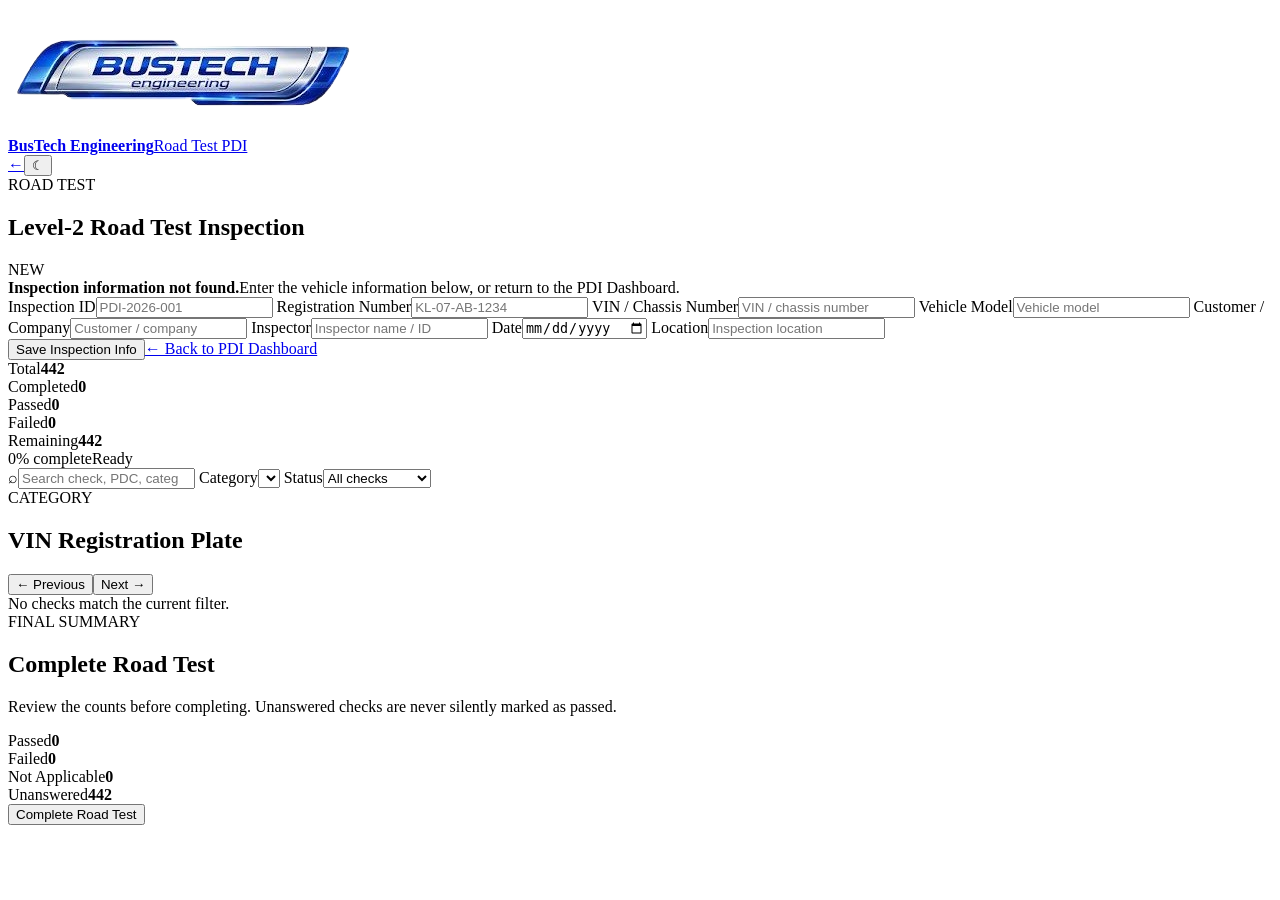
==== road-test/index.html @ 004df05a "Add independent Road Test module shell" ====
<!doctype html>
<html lang="en">
<head>
<meta charset="utf-8">
<meta name="viewport" content="width=device-width, initial-scale=1, maximum-scale=1">
<meta name="theme-color" content="#0057B8">
<title>BusTech Engineering · Road Test PDI</title>
<link rel="icon" href="../bustech-logo.png" type="image/png">
<link rel="stylesheet" href="./road-test.css">
</head>
<body>
<header class="rt-header"><div class="rt-header-inner">
<a class="brand" href="../"><img src="../bustech-logo.png" alt="BusTech Engineering"><div><strong>BusTech Engineering</strong><span>Road Test PDI</span></div></a>
<div class="header-actions"><a class="icon-btn" href="../" aria-label="Back to dashboard">←</a><button class="icon-btn" id="themeBtn" type="button">☾</button></div>
</div></header>
<main class="rt-shell">
<section class="session-card">
<div class="section-title-row"><div><span class="eyebrow">ROAD TEST</span><h1>Level-2 Road Test Inspection</h1></div><span class="session-badge" id="sessionBadge">NEW</span></div>
<div id="missingSession" class="notice hidden"><strong>Inspection information not found.</strong><span>Enter the vehicle information below, or return to the PDI Dashboard.</span></div>
<div class="info-grid" id="inspectionInfo">
<label>Inspection ID<input id="inspectionId" type="text" placeholder="PDI-2026-001"></label>
<label>Registration Number<input id="registration" type="text" placeholder="KL-07-AB-1234"></label>
<label>VIN / Chassis Number<input id="vin" type="text" placeholder="VIN / chassis number"></label>
<label>Vehicle Model<input id="model" type="text" placeholder="Vehicle model"></label>
<label>Customer / Company<input id="customer" type="text" placeholder="Customer / company"></label>
<label>Inspector<input id="inspector" type="text" placeholder="Inspector name / ID"></label>
<label>Date<input id="date" type="date"></label>
<label>Location<input id="location" type="text" placeholder="Inspection location"></label>
</div>
<div class="info-actions"><button class="btn secondary" id="saveInfoBtn" type="button">Save Inspection Info</button><a class="btn ghost" href="../">← Back to PDI Dashboard</a></div>
</section>
<section class="progress-card">
<div class="stats"><div><span>Total</span><strong id="totalCount">442</strong></div><div><span>Completed</span><strong id="completedCount">0</strong></div><div><span>Passed</span><strong class="pass-text" id="passedCount">0</strong></div><div><span>Failed</span><strong class="fail-text" id="failedCount">0</strong></div><div><span>Remaining</span><strong id="remainingCount">442</strong></div></div>
<div class="progress-track"><div id="progressBar"></div></div><div class="progress-meta"><span id="progressText">0% complete</span><span id="autosaveText">Ready</span></div>
</section>
<section class="controls-card">
<div class="controls-row">
<label class="search-box">⌕<input id="searchInput" type="search" placeholder="Search check, PDC, category, method..." autocomplete="off"></label>
<label class="select-box">Category<select id="categorySelect"></select></label>
<label class="select-box">Status<select id="statusFilter"><option value="ALL">All checks</option><option value="PENDING">Unanswered</option><option value="PASS">Passed</option><option value="FAIL">Failed</option><option value="NA">Not Applicable</option></select></label>
</div>
<div class="category-strip" id="categoryStrip"></div>
</section>
<section class="checklist-card">
<div class="category-heading"><div><span class="eyebrow" id="categoryCode">CATEGORY</span><h2 id="categoryTitle">VIN Registration Plate</h2><p id="categoryMeta"></p></div><div class="category-nav"><button class="btn secondary" id="prevCategory" type="button">← Previous</button><button class="btn primary" id="nextCategory" type="button">Next →</button></div></div>
<div id="searchSummary" class="search-summary hidden"></div><div id="checkList" class="check-list"></div><div id="emptyState" class="empty hidden">No checks match the current filter.</div>
</section>
<section class="completion-card">
<div><span class="eyebrow">FINAL SUMMARY</span><h2>Complete Road Test</h2><p>Review the counts before completing. Unanswered checks are never silently marked as passed.</p></div>
<div class="summary-grid"><div><span>Passed</span><strong id="summaryPassed">0</strong></div><div><span>Failed</span><strong id="summaryFailed">0</strong></div><div><span>Not Applicable</span><strong id="summaryNA">0</strong></div><div><span>Unanswered</span><strong id="summaryUnanswered">442</strong></div></div>
<button class="btn primary large" id="completeBtn" type="button">Complete Road Test</button>
</section>
</main>
<div class="toast" id="toast" role="status" aria-live="polite"></div>
<dialog id="completeDialog"><div class="dialog-inner"><button class="dialog-close" id="closeDialog" type="button">×</button><span class="eyebrow">COMPLETION CHECK</span><h2>Finish Road Test?</h2><div id="dialogSummary"></div><p id="dialogWarning"></p><div class="dialog-actions"><button class="btn secondary" id="cancelComplete" type="button">Review</button><button class="btn primary" id="confirmComplete" type="button">Complete Road Test</button></div></div></dialog>
<script src="./road-test-data.js"></script><script src="./road-test.js"></script>
</body></html>
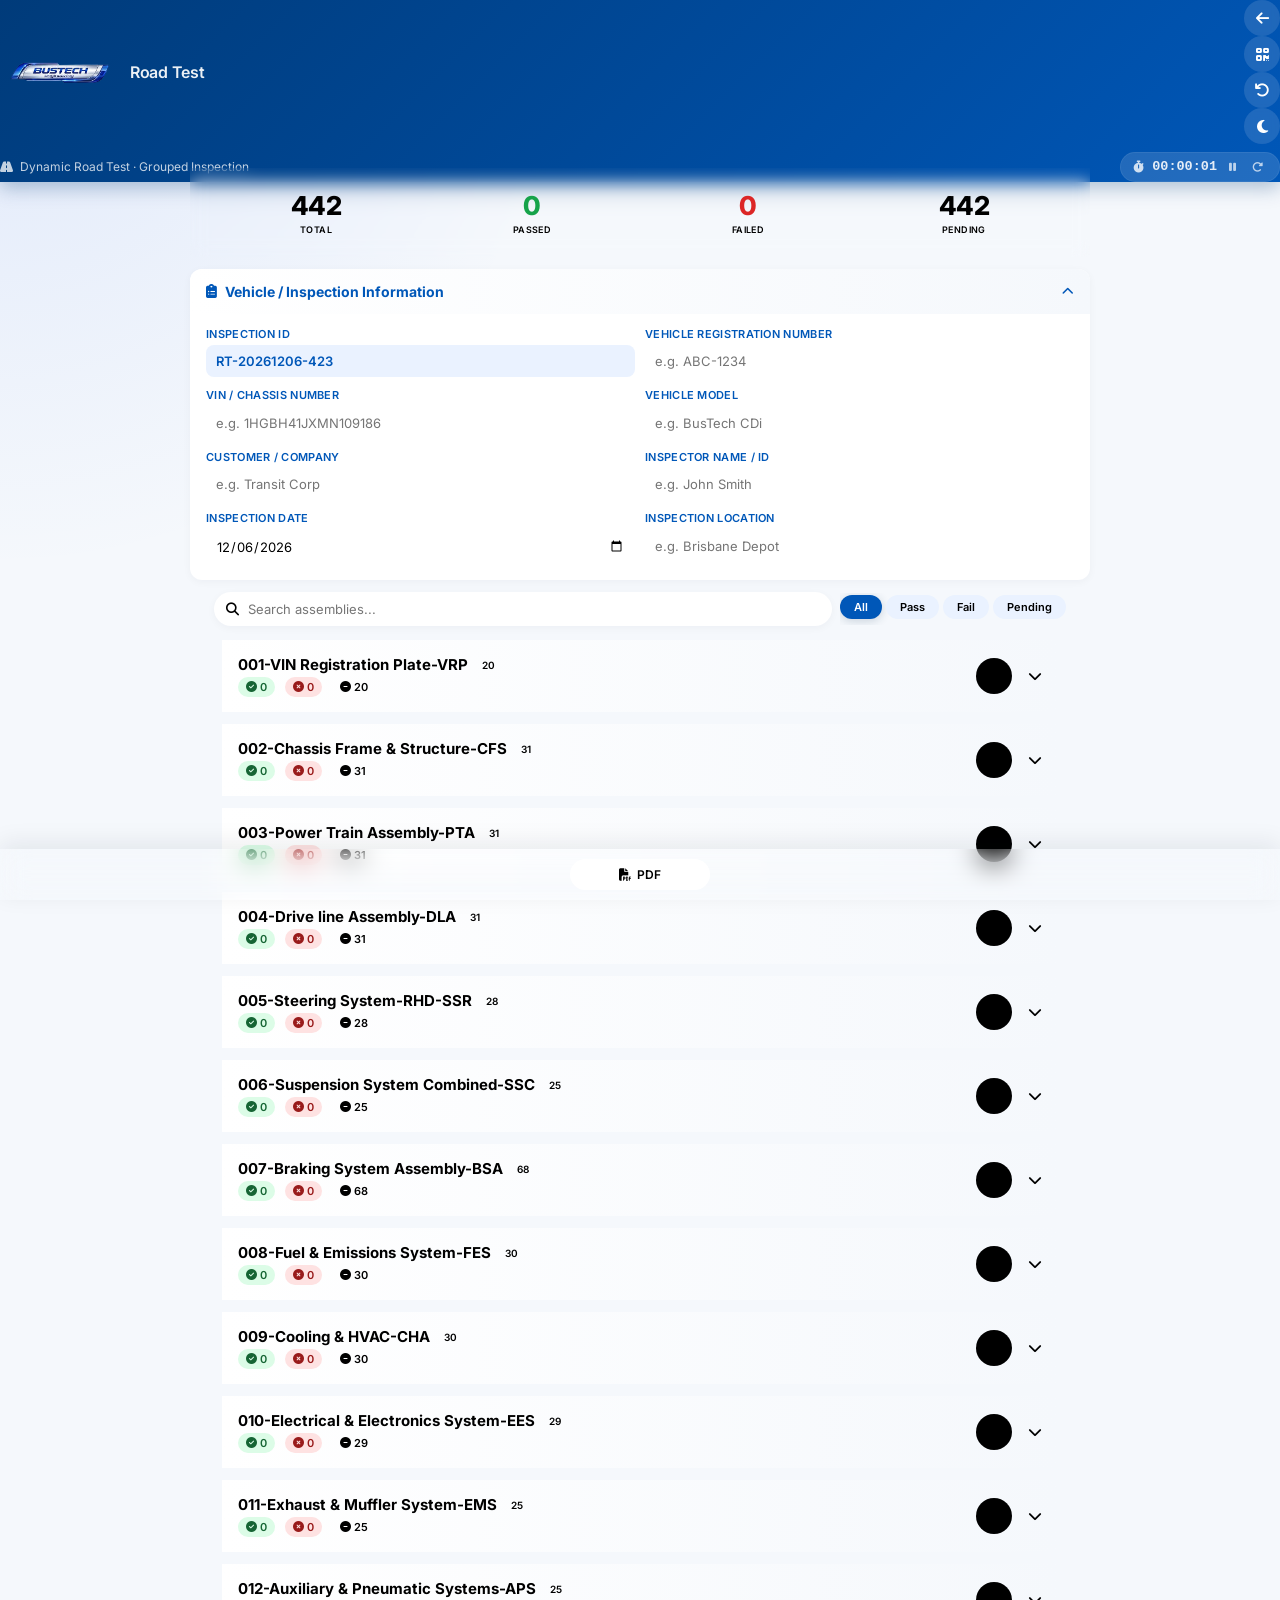
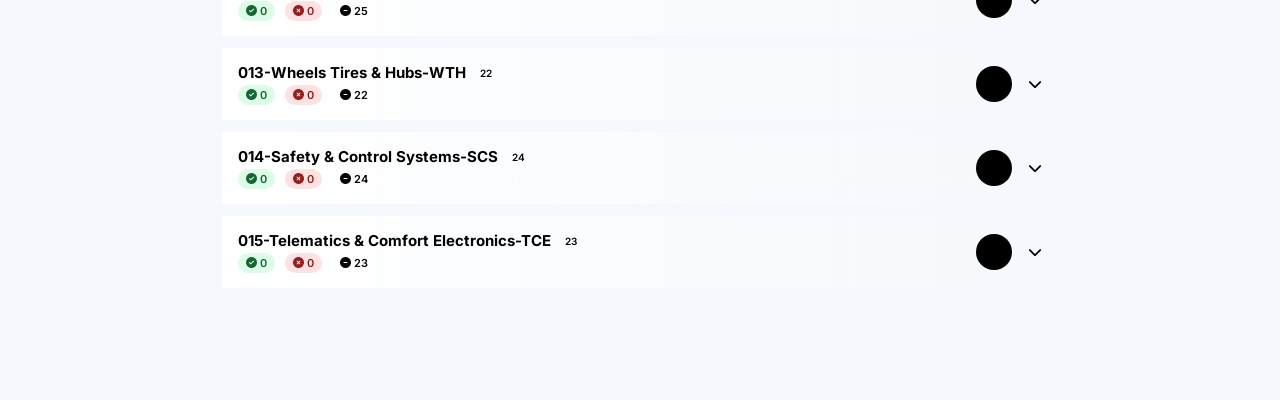
==== commit 0652e40b: "add road test" ====
--- a/road-test/index.html
+++ b/road-test/index.html
@@ -1,57 +1,159 @@
-<!doctype html>
+<!DOCTYPE html>
 <html lang="en">
 <head>
-<meta charset="utf-8">
-<meta name="viewport" content="width=device-width, initial-scale=1, maximum-scale=1">
-<meta name="theme-color" content="#0057B8">
-<title>BusTech Engineering · Road Test PDI</title>
-<link rel="icon" href="../bustech-logo.png" type="image/png">
-<link rel="stylesheet" href="./road-test.css">
+    <meta charset="UTF-8" />
+    <meta name="viewport" content="width=device-width, initial-scale=1.0, maximum-scale=1.0, user-scalable=yes" />
+    <meta name="theme-color" content="#0057B8" />
+    <title>BusTech Engineering · Road Test</title>
+    <link rel="stylesheet" href="../style.css" />
+    <link rel="manifest" href="../manifest.json" />
+    <link rel="icon" href="../bustech-logo.png" type="image/png" />
+    <link rel="apple-touch-icon" href="../bustech-logo.png" />
+    <link rel="preconnect" href="https://fonts.googleapis.com" />
+    <link rel="preconnect" href="https://fonts.gstatic.com" crossorigin />
+    <link href="https://fonts.googleapis.com/css2?family=Inter:opsz,wght@14..32,400;14..32,500;14..32,600;14..32,700;14..32,800&display=swap" rel="stylesheet" />
+    <link rel="stylesheet" href="https://cdnjs.cloudflare.com/ajax/libs/font-awesome/6.5.0/css/all.min.css" />
 </head>
 <body>
-<header class="rt-header"><div class="rt-header-inner">
-<a class="brand" href="../"><img src="../bustech-logo.png" alt="BusTech Engineering"><div><strong>BusTech Engineering</strong><span>Road Test PDI</span></div></a>
-<div class="header-actions"><a class="icon-btn" href="../" aria-label="Back to dashboard">←</a><button class="icon-btn" id="themeBtn" type="button">☾</button></div>
-</div></header>
-<main class="rt-shell">
-<section class="session-card">
-<div class="section-title-row"><div><span class="eyebrow">ROAD TEST</span><h1>Level-2 Road Test Inspection</h1></div><span class="session-badge" id="sessionBadge">NEW</span></div>
-<div id="missingSession" class="notice hidden"><strong>Inspection information not found.</strong><span>Enter the vehicle information below, or return to the PDI Dashboard.</span></div>
-<div class="info-grid" id="inspectionInfo">
-<label>Inspection ID<input id="inspectionId" type="text" placeholder="PDI-2026-001"></label>
-<label>Registration Number<input id="registration" type="text" placeholder="KL-07-AB-1234"></label>
-<label>VIN / Chassis Number<input id="vin" type="text" placeholder="VIN / chassis number"></label>
-<label>Vehicle Model<input id="model" type="text" placeholder="Vehicle model"></label>
-<label>Customer / Company<input id="customer" type="text" placeholder="Customer / company"></label>
-<label>Inspector<input id="inspector" type="text" placeholder="Inspector name / ID"></label>
-<label>Date<input id="date" type="date"></label>
-<label>Location<input id="location" type="text" placeholder="Inspection location"></label>
-</div>
-<div class="info-actions"><button class="btn secondary" id="saveInfoBtn" type="button">Save Inspection Info</button><a class="btn ghost" href="../">← Back to PDI Dashboard</a></div>
-</section>
-<section class="progress-card">
-<div class="stats"><div><span>Total</span><strong id="totalCount">442</strong></div><div><span>Completed</span><strong id="completedCount">0</strong></div><div><span>Passed</span><strong class="pass-text" id="passedCount">0</strong></div><div><span>Failed</span><strong class="fail-text" id="failedCount">0</strong></div><div><span>Remaining</span><strong id="remainingCount">442</strong></div></div>
-<div class="progress-track"><div id="progressBar"></div></div><div class="progress-meta"><span id="progressText">0% complete</span><span id="autosaveText">Ready</span></div>
-</section>
-<section class="controls-card">
-<div class="controls-row">
-<label class="search-box">⌕<input id="searchInput" type="search" placeholder="Search check, PDC, category, method..." autocomplete="off"></label>
-<label class="select-box">Category<select id="categorySelect"></select></label>
-<label class="select-box">Status<select id="statusFilter"><option value="ALL">All checks</option><option value="PENDING">Unanswered</option><option value="PASS">Passed</option><option value="FAIL">Failed</option><option value="NA">Not Applicable</option></select></label>
-</div>
-<div class="category-strip" id="categoryStrip"></div>
-</section>
-<section class="checklist-card">
-<div class="category-heading"><div><span class="eyebrow" id="categoryCode">CATEGORY</span><h2 id="categoryTitle">VIN Registration Plate</h2><p id="categoryMeta"></p></div><div class="category-nav"><button class="btn secondary" id="prevCategory" type="button">← Previous</button><button class="btn primary" id="nextCategory" type="button">Next →</button></div></div>
-<div id="searchSummary" class="search-summary hidden"></div><div id="checkList" class="check-list"></div><div id="emptyState" class="empty hidden">No checks match the current filter.</div>
-</section>
-<section class="completion-card">
-<div><span class="eyebrow">FINAL SUMMARY</span><h2>Complete Road Test</h2><p>Review the counts before completing. Unanswered checks are never silently marked as passed.</p></div>
-<div class="summary-grid"><div><span>Passed</span><strong id="summaryPassed">0</strong></div><div><span>Failed</span><strong id="summaryFailed">0</strong></div><div><span>Not Applicable</span><strong id="summaryNA">0</strong></div><div><span>Unanswered</span><strong id="summaryUnanswered">442</strong></div></div>
-<button class="btn primary large" id="completeBtn" type="button">Complete Road Test</button>
-</section>
-</main>
-<div class="toast" id="toast" role="status" aria-live="polite"></div>
-<dialog id="completeDialog"><div class="dialog-inner"><button class="dialog-close" id="closeDialog" type="button">×</button><span class="eyebrow">COMPLETION CHECK</span><h2>Finish Road Test?</h2><div id="dialogSummary"></div><p id="dialogWarning"></p><div class="dialog-actions"><button class="btn secondary" id="cancelComplete" type="button">Review</button><button class="btn primary" id="confirmComplete" type="button">Complete Road Test</button></div></div></dialog>
-<script src="./road-test-data.js"></script><script src="./road-test.js"></script>
-</body></html>+
+    <!-- HEADER -->
+    <header class="app-header app-ui">
+        <div class="top-row">
+            <div class="brand">
+                <img src="../bustech-logo.png" alt="BusTech Engineering Logo" class="company-logo">
+                <div class="brand-text">
+                    <span class="app-name">Road Test</span>
+                </div>
+            </div>
+            <div class="header-actions">
+                <a href="../" title="Back to Static PDI" aria-label="Back to Static PDI"><i class="fas fa-arrow-left"></i></a>
+                <button onclick="scanQR()" title="Scan QR" aria-label="Scan QR code"><i class="fas fa-qrcode"></i></button>
+                <button onclick="confirmReset()" title="Reset Inspection" aria-label="Reset all inspection data"><i class="fas fa-undo"></i></button>
+                <button onclick="toggleDarkMode()" title="Theme" aria-label="Toggle theme"><i class="fas fa-moon"></i></button>
+            </div>
+        </div>
+        <div class="subtitle">
+            <div class="subtitle-text">
+                <i class="fas fa-road"></i>
+                Dynamic Road Test · Grouped Inspection
+            </div>
+            <div class="header-timer" id="headerTimer" title="Elapsed inspection time">
+                <i class="fas fa-stopwatch" id="timerIcon"></i>
+                <span id="timerDisplay">00:00:00</span>
+                <button type="button" class="btn-timer-toggle" id="timerControlBtn" onclick="toggleTimer()" aria-label="Pause timer">
+                    <i class="fas fa-pause"></i>
+                </button>
+                <button type="button" class="btn-timer-reset" id="timerResetBtn" onclick="resetTimer()" aria-label="Reset timer">
+                    <i class="fas fa-redo-alt"></i>
+                </button>
+            </div>
+        </div>
+    </header>
+
+    <!-- STATS -->
+    <section class="stats-grid app-ui" id="statsGrid" aria-live="polite" role="status">
+        <div class="stat-item">
+            <div class="stat-number total" id="totalCount">0</div>
+            <div class="stat-label">Total</div>
+        </div>
+        <div class="stat-item">
+            <div class="stat-number passed" id="passedCount">0</div>
+            <div class="stat-label">Passed</div>
+        </div>
+        <div class="stat-item">
+            <div class="stat-number failed" id="failedCount">0</div>
+            <div class="stat-label">Failed</div>
+        </div>
+        <div class="stat-item">
+            <div class="stat-number pending" id="pendingCount">0</div>
+            <div class="stat-label">Pending</div>
+        </div>
+    </section>
+
+    <!-- INSPECTION INFO -->
+    <section class="inspection-info-section app-ui" id="inspectionInfoSection">
+        <div class="inspection-info-header" role="button" tabindex="0" onclick="toggleInspectionInfo()" onkeydown="if(event.key==='Enter'||event.key===' '){event.preventDefault();toggleInspectionInfo();}">
+            <h2><i class="fas fa-clipboard-list"></i> Vehicle / Inspection Information</h2>
+            <i class="fas fa-chevron-down inspection-info-toggle" id="inspectionInfoToggle"></i>
+        </div>
+        <div class="inspection-info-body" id="inspectionInfoBody">
+            <div class="info-field">
+                <label for="infoInspectionId">Inspection ID</label>
+                <input type="text" id="infoInspectionId" readonly />
+            </div>
+            <div class="info-field">
+                <label for="infoRegNumber">Vehicle Registration Number</label>
+                <input type="text" id="infoRegNumber" placeholder="e.g. ABC-1234" />
+            </div>
+            <div class="info-field">
+                <label for="infoVin">VIN / Chassis Number</label>
+                <input type="text" id="infoVin" placeholder="e.g. 1HGBH41JXMN109186" />
+            </div>
+            <div class="info-field">
+                <label for="infoModel">Vehicle Model</label>
+                <input type="text" id="infoModel" placeholder="e.g. BusTech CDi" />
+            </div>
+            <div class="info-field">
+                <label for="infoCustomer">Customer / Company</label>
+                <input type="text" id="infoCustomer" placeholder="e.g. Transit Corp" />
+            </div>
+            <div class="info-field">
+                <label for="infoInspector">Inspector Name / ID</label>
+                <input type="text" id="infoInspector" placeholder="e.g. John Smith" />
+            </div>
+            <div class="info-field">
+                <label for="infoDate">Inspection Date</label>
+                <input type="date" id="infoDate" />
+            </div>
+            <div class="info-field">
+                <label for="infoLocation">Inspection Location</label>
+                <input type="text" id="infoLocation" placeholder="e.g. Brisbane Depot" />
+            </div>
+        </div>
+    </section>
+
+    <!-- TOOLBAR -->
+    <div class="toolbar app-ui">
+        <div class="search-wrap">
+            <i class="fas fa-search" aria-hidden="true"></i>
+            <input type="text" id="searchInput" placeholder="Search assemblies..." autocomplete="off" aria-label="Search assemblies" />
+        </div>
+        <div class="filter-tabs" id="filterTabs" role="tablist" aria-label="Filter inspection groups">
+            <button type="button" class="tab active" data-filter="all" aria-pressed="true">All</button>
+            <button type="button" class="tab" data-filter="pass" aria-pressed="false">Pass</button>
+            <button type="button" class="tab" data-filter="fail" aria-pressed="false">Fail</button>
+            <button type="button" class="tab" data-filter="pending" aria-pressed="false">Pending</button>
+        </div>
+    </div>
+
+    <!-- GROUP LIST -->
+    <div class="group-list app-ui" id="groupList"></div>
+
+    <!-- BOTTOM BAR -->
+    <div class="bottom-bar app-ui">
+        <button type="button" class="btn-outline" onclick="exportPDF()" aria-label="Export PDF"><i class="fas fa-file-pdf" aria-hidden="true"></i> PDF</button>
+        <input type="file" id="importJsonInput" accept=".json" onchange="importJSON(event)" />
+    </div>
+
+    <!-- TOAST & MODAL -->
+    <div class="toast-container app-ui" id="toastContainer" aria-live="polite" aria-atomic="true"></div>
+    <div class="modal-overlay app-ui" id="modalOverlay">
+        <div class="modal" role="dialog" aria-modal="true" aria-labelledby="modalTitle" aria-describedby="modalMessage">
+            <h2 id="modalTitle">Confirm Fail</h2>
+            <p id="modalMessage">Marking as <strong>FAIL</strong>. Please ensure you capture a photo as evidence.</p>
+            <div class="modal-actions">
+                <button class="btn-outline" onclick="closeModal()">Cancel</button>
+                <button class="btn-danger" id="modalConfirmBtn">Confirm Fail</button>
+            </div>
+        </div>
+    </div>
+
+    <!-- PRINT REPORT (hidden in normal view, shown only for print) -->
+    <div class="print-report" id="printReport"></div>
+
+    <!-- SCRIPTS -->
+    <script src="../inspection-engine.js"></script>
+    <script src="./road-test-data.js"></script>
+    <script src="./road-test.js"></script>
+</body>
+</html>
--- a/style.css
+++ b/style.css
@@ -0,0 +1,1161 @@
+*,
+*::before,
+*::after {
+    box-sizing: border-box;
+    margin: 0;
+    padding: 0;
+}
+:root{
+    --primary:#0057B8;          /* BusTech Blue */
+    --primary-light:#2F80ED;
+    --primary-dark:#003B7A;
+
+    --success:#16a34a;
+    --danger:#dc2626;
+    --warning:#f59e0b;
+
+    --surface:#ffffff;
+    --surface-alt:#f5f8fc;
+    --surface-strong:#eaf2ff;
+
+    --header-gradient:linear-gradient(135deg,#003B7A,#0057B8,#2F80ED);
+}
+
+html {
+    font-size: 16px;
+    -webkit-tap-highlight-color: transparent;
+}
+
+body {
+    font-family: 'Inter', -apple-system, BlinkMacSystemFont, sans-serif;
+    background:
+        radial-gradient(circle at top left, rgba(37, 99, 235, 0.10), transparent 24%),
+        var(--surface-alt);
+    color: var(--text-primary);
+    line-height: 1.5;
+    padding-bottom: calc(92px + env(safe-area-inset-bottom));
+    min-height: 100vh;
+    overscroll-behavior: none;
+    transition: background 0.3s ease, color 0.3s ease;
+}
+
+body[data-theme="dark"] {
+    --surface: #111827;
+    --surface-alt: #0f172a;
+    --surface-elevated: rgba(15, 23, 42, 0.95);
+    --surface-strong: #172033;
+    --text-primary: #f8fafc;
+    --text-secondary: #dbe7f7;
+    --text-muted: #94a3b8;
+    --border: #334155;
+    --border-strong: #475569;
+    --shadow: 0 10px 26px rgba(2, 6, 23, 0.36);
+    --shadow-lg: 0 18px 48px rgba(2, 6, 23, 0.54);
+    --header-gradient: linear-gradient(145deg, #0b1220, #1d4ed8);
+}
+
+::-webkit-scrollbar {
+    width: 4px;
+}
+::-webkit-scrollbar-track {
+    background: transparent;
+}
+::-webkit-scrollbar-thumb {
+    background: var(--gray-300);
+    border-radius: 8px;
+}
+
+/* Header */
+
+.app-header{
+    background:linear-gradient(135deg,#003B7A,#0057B8);
+    color:#fff;
+    box-shadow:0 6px 18px rgba(0,60,120,.30);
+}
+
+.app-header .top-row {
+    display: flex;
+    align-items: center;
+    justify-content: space-between;
+    gap: 12px;
+}
+
+.app-header .brand {
+    display: flex;
+    align-items: center;
+    gap: 10px;
+}
+
+.app-header .brand-text {
+    display: flex;
+    flex-direction: column;
+    line-height: 1.05;
+}
+
+.app-header .company-name {
+    font-size: 22px;
+    font-weight: 900;
+    opacity: 1;
+    text-transform: uppercase;
+    letter-spacing: 0.12em;
+}
+
+.app-header .app-name {
+    font-size: 16px;
+    font-weight: 600;
+    letter-spacing: -0.3px;
+    opacity: 0.92;
+}
+
+.app-header .brand i {
+    font-size: 24px;
+    color: #fbbf24;
+}
+
+.app-header .header-actions button,
+.app-header .header-actions a {
+    background: rgba(255, 255, 255, 0.12);
+    border: none;
+    color: #fff;
+    width: 36px;
+    height: 36px;
+    border-radius: 50%;
+    font-size: 15px;
+    cursor: pointer;
+    transition: var(--transition);
+    backdrop-filter: blur(4px);
+    display: flex;
+    align-items: center;
+    justify-content: center;
+    text-decoration: none;
+}
+
+.app-header .header-actions button:active,
+.app-header .header-actions a:active {
+    transform: scale(0.92);
+    background: rgba(255, 255, 255, 0.20);
+}
+
+.app-header .subtitle {
+    font-size: 12px;
+    opacity: 0.9;
+    margin-top: 8px;
+    font-weight: 400;
+    display: flex;
+    align-items: center;
+    justify-content: space-between;
+    flex-wrap: wrap;
+    gap: 12px;
+}
+
+.subtitle-text {
+    display: flex;
+    align-items: center;
+    gap: 6px;
+    opacity: 0.85;
+}
+
+.header-timer {
+    display: inline-flex;
+    align-items: center;
+    gap: 8px;
+    background: rgba(255, 255, 255, 0.15);
+    padding: 4px 12px;
+    border-radius: 20px;
+    font-weight: 700;
+    font-family: ui-monospace, SFMono-Regular, SF Mono, Menlo, Consolas, Liberation Mono, monospace;
+    font-size: 13.5px;
+    color: #ffffff;
+    backdrop-filter: blur(6px);
+    border: 1px solid rgba(255, 255, 255, 0.08);
+    transition: all 0.3s cubic-bezier(0.4, 0, 0.2, 1);
+}
+
+.header-timer.warning {
+    background: #f59e0b !important;
+    color: #0f172a !important;
+    border-color: rgba(245, 158, 11, 0.4);
+    animation: timer-pulse 1.2s infinite alternate;
+}
+
+.header-timer.danger {
+    background: #ef4444 !important;
+    color: #ffffff !important;
+    border-color: rgba(239, 68, 68, 0.4);
+    animation: timer-pulse 0.6s infinite alternate;
+}
+
+@keyframes timer-pulse {
+    from {
+        transform: scale(1);
+        box-shadow: 0 0 0 0px rgba(255, 255, 255, 0.2);
+    }
+    to {
+        transform: scale(1.04);
+        box-shadow: 0 0 8px 4px rgba(255, 255, 255, 0.1);
+    }
+}
+
+.header-timer button {
+    background: none;
+    border: none;
+    color: inherit;
+    cursor: pointer;
+    font-size: 11px;
+    padding: 4px;
+    display: flex;
+    align-items: center;
+    justify-content: center;
+    opacity: 0.8;
+    transition: opacity 0.2s, transform 0.2s;
+    border-radius: 50%;
+}
+
+.header-timer button:hover {
+    opacity: 1;
+    transform: scale(1.15);
+}
+
+.header-timer button:active {
+    transform: scale(0.9);
+}
+
+.header-timer #timerIcon {
+    font-size: 12px;
+    opacity: 0.9;
+}
+
+/* Stats */
+.stats-grid {
+    display: grid;
+    grid-template-columns: repeat(4, 1fr);
+    gap: 6px;
+    padding: 12px 16px 10px;
+    margin: -10px 12px 0;
+    background: var(--surface-elevated);
+    border: 1px solid var(--border);
+    border-radius: var(--radius);
+    box-shadow: var(--shadow);
+    position: relative;
+    z-index: 10;
+    backdrop-filter: blur(8px);
+}
+
+.stat-item {
+    text-align: center;
+    padding: 6px 2px;
+}
+
+.stat-item .stat-number {
+    font-size: 20px;
+    font-weight: 800;
+    letter-spacing: -0.5px;
+    line-height: 1.2;
+}
+
+.stat-item .stat-label {
+    font-size: 9px;
+    font-weight: 600;
+    text-transform: uppercase;
+    letter-spacing: 0.4px;
+    color: var(--gray-400);
+    margin-top: 2px;
+}
+
+.stat-item .stat-number.total { color: var(--gray-700); }
+.stat-item .stat-number.passed { color: var(--success); }
+.stat-item .stat-number.failed { color: var(--danger); }
+.stat-item .stat-number.pending { color: var(--gray-400); }
+
+/* Toolbar */
+.toolbar {
+    display: flex;
+    flex-wrap: wrap;
+    align-items: center;
+    gap: 8px;
+    padding: 10px 16px 6px;
+}
+
+.toolbar .search-wrap {
+    flex: 1;
+    min-width: 140px;
+    position: relative;
+}
+
+.toolbar .search-wrap i {
+    position: absolute;
+    left: 12px;
+    top: 50%;
+    transform: translateY(-50%);
+    color: var(--gray-400);
+    font-size: 13px;
+}
+
+.toolbar .search-wrap input {
+    width: 100%;
+    padding: 9px 12px 9px 34px;
+    border: 1.5px solid var(--border);
+    border-radius: 999px;
+    font-size: 13px;
+    font-family: inherit;
+    background: var(--surface);
+    color: var(--text-primary);
+    transition: var(--transition);
+    outline: none;
+    box-shadow: 0 2px 8px rgba(15, 23, 42, 0.04);
+}
+
+.toolbar .search-wrap input:focus {
+    border-color: var(--primary-light);
+    box-shadow: 0 0 0 3px rgba(44, 90, 138, 0.10), 0 2px 8px rgba(15, 23, 42, 0.04);
+}
+
+.toolbar .filter-tabs {
+    display: flex;
+    gap: 4px;
+    overflow-x: auto;
+    padding: 2px 0 6px;
+    -webkit-overflow-scrolling: touch;
+    scrollbar-width: none;
+}
+
+.filter-tabs .tab {
+    padding: 5px 14px;
+    border-radius: 999px;
+    font-size: 11px;
+    font-weight: 600;
+    border: none;
+    cursor: pointer;
+    white-space: nowrap;
+    background: var(--surface-strong);
+    color: var(--text-secondary);
+    transition: var(--transition);
+    font-family: inherit;
+}
+
+.filter-tabs .tab:hover {
+    transform: translateY(-1px);
+    background: var(--gray-300);
+}
+
+.filter-tabs .tab:active { transform: scale(0.94); }
+.filter-tabs .tab.active { background: var(--primary); color: #fff; box-shadow: 0 2px 10px rgba(26, 58, 92, 0.20); }.filter-tabs .tab:hover,
+.filter-tabs .tab:focus-visible { background: var(--primary-light); color: #fff; }
+.insight-banner {
+    display: flex;
+    align-items: center;
+    gap: 8px;
+    margin: 4px 12px 10px;
+    padding: 10px 12px;
+    background: linear-gradient(90deg, rgba(26, 58, 92, 0.06), rgba(44, 90, 138, 0.04));
+    border: 1px solid var(--gray-200);
+    border-radius: var(--radius-sm);
+    color: var(--gray-600);
+    font-size: 12px;
+}
+
+.insight-banner i {
+    color: var(--primary-light);
+    font-size: 14px;
+}
+/* Group Cards */
+.group-list {
+    padding: 4px 12px 12px;
+    display: flex;
+    flex-direction: column;
+    gap: 12px;
+}
+
+.group-card {
+    background: var(--surface);
+    border-radius: var(--radius);
+    box-shadow: var(--shadow);
+    overflow: hidden;
+    transition: var(--transition);
+    border: 1px solid var(--border);
+}
+
+.group-card:hover {
+    transform: translateY(-1px);
+    box-shadow: 0 8px 24px rgba(15, 23, 42, 0.08);
+}
+
+.group-header {
+    display: flex;
+    align-items: center;
+    justify-content: space-between;
+    padding: 14px 16px;
+    cursor: pointer;
+    gap: 12px;
+    user-select: none;
+    -webkit-tap-highlight-color: transparent;
+    background: linear-gradient(90deg, var(--surface), var(--surface-alt));
+}
+
+.group-header .group-info { flex: 1; min-width: 0; }
+
+.group-header .group-title {
+    font-size: 15px;
+    font-weight: 700;
+    color: var(--gray-800);
+    display: flex;
+    align-items: center;
+    gap: 6px;
+}
+
+.group-header .group-title .badge {
+    font-size: 10px;
+    font-weight: 600;
+    background: var(--gray-100);
+    padding: 2px 8px;
+    border-radius: 50px;
+    color: var(--gray-500);
+}
+
+.group-header .group-meta {
+    display: flex;
+    align-items: center;
+    gap: 10px;
+    font-size: 12px;
+    color: var(--gray-500);
+    flex-wrap: wrap;
+}
+
+.stat-chip {
+    display: flex;
+    align-items: center;
+    gap: 3px;
+    padding: 2px 8px;
+    border-radius: 50px;
+    font-size: 11px;
+    font-weight: 600;
+}
+.stat-chip.pass-chip { background: #dcfce7; color: #166534; }
+.stat-chip.fail-chip { background: #fee2e2; color: #991b1b; }
+.stat-chip.pend-chip { background: var(--gray-100); color: var(--gray-500); }
+
+.group-header .group-progress {
+    width: 44px;
+    height: 44px;
+    position: relative;
+    flex-shrink: 0;
+}
+
+.group-progress svg { width: 100%; height: 100%; transform: rotate(-90deg); }
+.group-progress .bg { fill: none; stroke: var(--gray-200); stroke-width: 4; }
+.group-progress .fg {
+    fill: none;
+    stroke: var(--success);
+    stroke-width: 4;
+    stroke-linecap: round;
+    transition: stroke-dashoffset 0.6s ease;
+}
+.group-progress .fg.fg-fail { stroke: var(--danger); }
+.group-progress .fg.fg-partial { stroke: var(--warning); }
+
+.group-progress .progress-text {
+    position: absolute;
+    inset: 0;
+    display: flex;
+    align-items: center;
+    justify-content: center;
+    font-size: 11px;
+    font-weight: 700;
+    color: var(--gray-600);
+}
+
+.group-header .group-toggle {
+    color: var(--gray-400);
+    font-size: 14px;
+    transition: transform 0.3s ease;
+    flex-shrink: 0;
+}
+.group-header .group-toggle.open { transform: rotate(180deg); }
+
+/* Group Content (Expandable) */
+.group-content {
+    max-height: 0;
+    overflow: hidden;
+    transition: max-height 0.35s cubic-bezier(0.4, 0, 0.2, 1), padding 0.25s ease;
+    padding: 0 16px;
+    background: var(--surface-alt);
+    border-top: 0px solid var(--border);
+}
+
+.group-content.open {
+    max-height: 2000px;
+    padding: 12px 16px 16px;
+    border-top-width: 1px;
+}
+
+/* Item Rows */
+.item-row {
+    display: flex;
+    align-items: center;
+    gap: 8px;
+    padding: 9px 0;
+    border-bottom: 1px solid var(--border);
+    transition: var(--transition);
+}
+.item-row:last-child { border-bottom: none; }
+.item-row:hover {
+    background: var(--surface-strong);
+    border-radius: 8px;
+    padding-left: 4px;
+    padding-right: 4px;
+}
+
+.item-row .item-info { flex: 1; min-width: 0; }
+.item-row .item-info .item-id { font-size: 10px; font-weight: 600; color: var(--gray-400); font-family: monospace; letter-spacing: 0.2px; }
+.item-row .item-info .item-title { font-size: 13px; font-weight: 500; color: var(--text-primary); white-space: nowrap; overflow: hidden; text-overflow: ellipsis; }
+.item-row .item-info .item-spec { font-size: 11px; color: var(--text-secondary); white-space: nowrap; overflow: hidden; text-overflow: ellipsis; }
+
+.item-evidence {
+    display: none;
+    margin-top: 8px;
+    gap: 8px;
+    flex-direction: column;
+}
+.item-evidence.visible { display: flex; }
+
+.photo-fail-area {
+    display: flex;
+    align-items: center;
+    gap: 8px;
+    flex-wrap: wrap;
+}
+.photo-fail-area label {
+    display: inline-flex;
+    align-items: center;
+    justify-content: center;
+    gap: 6px;
+    padding: 6px 10px;
+    border-radius: 999px;
+    background: rgba(220, 38, 38, 0.12);
+    color: var(--danger);
+    cursor: pointer;
+    font-size: 11px;
+    font-weight: 600;
+    border: 1.5px solid rgba(220, 38, 38, 0.20);
+    transition: var(--transition);
+    flex-shrink: 0;
+}
+.photo-fail-area label:active { transform: scale(0.92); }
+.photo-fail-area input[type="file"] { display: none; }
+.photo-fail-area .photo-preview-fail {
+    width: 44px;
+    height: 44px;
+    border-radius: 8px;
+    object-fit: cover;
+    border: 1.5px solid var(--border);
+    display: none;
+    flex-shrink: 0;
+}
+.photo-fail-area .photo-preview-fail.visible { display: block; }
+
+.evidence-remarks {
+    width: 100%;
+    min-height: 70px;
+    border: 1px solid var(--border);
+    border-radius: 10px;
+    padding: 8px 10px;
+    resize: vertical;
+    background: var(--surface);
+    color: var(--text-primary);
+    font: inherit;
+    font-size: 12px;
+}
+.evidence-remarks:focus {
+    outline: none;
+    border-color: var(--primary-light);
+    box-shadow: 0 0 0 3px rgba(79, 141, 245, 0.14);
+}
+
+.item-row .item-actions {
+    display: flex;
+    align-items: center;
+    gap: 4px;
+    flex-shrink: 0;
+}
+
+.item-actions .status-btn {
+    padding: 4px 12px;
+    border-radius: 999px;
+    font-size: 11px;
+    font-weight: 700;
+    border: 1.5px solid var(--gray-200);
+    background: transparent;
+    color: var(--gray-400);
+    cursor: pointer;
+    transition: var(--transition);
+    font-family: inherit;
+    min-width: 44px;
+    text-align: center;
+}
+.item-actions .status-btn:hover,
+.item-actions .status-btn:focus-visible {
+    border-color: var(--primary-light);
+    color: var(--primary-light);
+    transform: translateY(-1px);
+}
+.item-actions .status-btn:active { transform: scale(0.92); }
+.item-actions .status-btn.btn-pass.active {
+    background: var(--success);
+    border-color: var(--success);
+    color: #fff;
+    box-shadow: 0 2px 8px rgba(34, 197, 94, 0.25);
+}
+.item-actions .status-btn.btn-fail.active {
+    background: var(--danger);
+    border-color: var(--danger);
+    color: #fff;
+    box-shadow: 0 2px 8px rgba(239, 68, 68, 0.25);
+    animation: pulse-fail 0.5s ease;
+}
+
+@keyframes pulse-fail {
+    0%, 100% { transform: scale(1); }
+    50% { transform: scale(1.08); }
+}
+
+/* Empty State */
+.empty-state {
+    text-align: center;
+    padding: 40px 20px;
+    color: var(--text-muted);
+}
+.empty-state i { font-size: 40px; opacity: 0.3; margin-bottom: 10px; }
+.empty-state h3 { font-weight: 600; color: var(--text-primary); font-size: 17px; }
+.empty-state p { font-size: 13px; margin-top: 4px; color: var(--text-secondary); }
+
+/* Bottom Bar */
+.bottom-bar {
+    position: fixed;
+    bottom: 0;
+    left: 0;
+    right: 0;
+    background: var(--surface-elevated);
+    backdrop-filter: blur(14px);
+    -webkit-backdrop-filter: blur(14px);
+    padding: 10px 14px calc(10px + env(safe-area-inset-bottom));
+    box-shadow: 0 -6px 24px rgba(15, 23, 42, 0.08);
+    display: flex;
+    gap: 8px;
+    z-index: 100;
+    border-top: 1px solid var(--border);
+    justify-content: center;
+    flex-wrap: wrap;
+}
+
+.bottom-bar button {
+    padding: 8px 16px;
+    border-radius: 50px;
+    font-size: 12px;
+    font-weight: 600;
+    border: none;
+    cursor: pointer;
+    transition: var(--transition);
+    font-family: inherit;
+    display: flex;
+    align-items: center;
+    gap: 6px;
+    flex: 1;
+    justify-content: center;
+    min-width: 60px;
+    max-width: 160px;
+}
+.bottom-bar button:active { transform: scale(0.94); }
+button:focus-visible,
+input:focus-visible,
+textarea:focus-visible,
+.group-header:focus-visible,
+.filter-tabs .tab:focus-visible,
+.photo-fail-area label:focus-visible,
+.modal .modal-actions button:focus-visible {
+    outline: 3px solid var(--primary-light);
+    outline-offset: 2px;
+}
+
+.bottom-bar .btn-primary { background: var(--primary); color: #fff; box-shadow: 0 2px 12px rgba(26, 58, 92, 0.20); }
+.bottom-bar .btn-outline { background: var(--surface); color: var(--text-primary); border: 1.5px solid var(--border); }
+
+/* Toast */
+.toast-container {
+    position: fixed;
+    top: 72px;
+    right: 12px;
+    left: 12px;
+    z-index: 999;
+    display: flex;
+    flex-direction: column;
+    gap: 6px;
+    pointer-events: none;
+}
+
+.toast {
+    background: var(--surface-elevated);
+    color: var(--text-primary);
+    padding: 12px 16px;
+    border-radius: var(--radius-sm);
+    box-shadow: var(--shadow-lg);
+    font-size: 13px;
+    font-weight: 500;
+    display: flex;
+    align-items: center;
+    gap: 8px;
+    animation: slideIn 0.3s ease;
+    pointer-events: auto;
+    border-left: 4px solid var(--gray-300);
+    backdrop-filter: blur(8px);
+}
+.toast.success { border-left-color: var(--success); }
+.toast.error { border-left-color: var(--danger); }
+.toast.info { border-left-color: var(--primary-light); }
+.toast i { font-size: 16px; }
+.toast .toast-close { margin-left: auto; background: none; border: none; font-size: 16px; color: var(--gray-400); cursor: pointer; padding: 0 4px; }
+
+@keyframes slideIn {
+    from { opacity: 0; transform: translateY(-10px) scale(0.96); }
+    to { opacity: 1; transform: translateY(0) scale(1); }
+}
+
+/* Modal */
+.modal-overlay {
+    position: fixed;
+    inset: 0;
+    background: rgba(0, 0, 0, 0.45);
+    backdrop-filter: blur(6px);
+    -webkit-backdrop-filter: blur(6px);
+    z-index: 200;
+    display: none;
+    align-items: center;
+    justify-content: center;
+    padding: 20px;
+    animation: fadeIn 0.2s ease;
+}
+.modal-overlay.open { display: flex; }
+
+.modal {
+    background: var(--surface);
+    color: var(--text-primary);
+    border-radius: var(--radius);
+    max-width: 380px;
+    width: 100%;
+    padding: 24px 20px 20px;
+    box-shadow: var(--shadow-lg);
+    animation: scaleIn 0.25s ease;
+}
+
+@keyframes fadeIn {
+    from { opacity: 0; }
+    to { opacity: 1; }
+}
+@keyframes scaleIn {
+    from { opacity: 0; transform: scale(0.94); }
+    to { opacity: 1; transform: scale(1); }
+}
+
+.modal h2 { font-size: 18px; font-weight: 700; margin-bottom: 4px; }
+.modal p { color: var(--text-secondary); font-size: 14px; margin-bottom: 14px; }
+.modal .modal-actions { display: flex; gap: 8px; flex-wrap: wrap; }
+.modal .modal-actions button {
+    padding: 8px 20px;
+    border-radius: 50px;
+    font-size: 13px;
+    font-weight: 600;
+    border: none;
+    cursor: pointer;
+    transition: var(--transition);
+    font-family: inherit;
+    flex: 1;
+    min-width: 60px;
+}
+.modal .modal-actions button:active { transform: scale(0.94); }
+.modal .modal-actions .btn-primary { background: var(--primary); color: #fff; }
+.modal .modal-actions .btn-danger { background: var(--danger); color: #fff; }
+.modal .modal-actions .btn-outline { background: var(--surface-alt); color: var(--text-primary); }
+
+#importJsonInput { display: none; }
+
+/* Print - see bottom of file for full print styles */
+
+@media (min-width: 640px) {
+    .stats-grid { padding: 16px 24px 14px; margin: -14px 24px 0; gap: 12px; }
+    .stat-item .stat-number { font-size: 26px; }
+    .group-list { padding: 6px 24px 16px; }
+    .bottom-bar button { max-width: 140px; }
+    .toolbar { padding: 12px 24px 8px; flex-wrap: nowrap; }
+    .toolbar .search-wrap { min-width: 200px; }
+}
+
+@media (min-width: 1024px) {
+    .group-list { padding: 6px 32px 20px; max-width: 900px; margin: 0 auto; }
+    .stats-grid { margin: -14px auto 0; max-width: 900px; }
+    .toolbar { max-width: 900px; margin: 0 auto; }
+}
+
+@media (max-width: 420px) {
+    .app-header { padding: 14px 12px 20px; }
+    .stats-grid { grid-template-columns: repeat(4, 1fr); gap: 4px; padding: 10px 8px 8px; margin: -8px 8px 0; }
+    .stat-item .stat-number { font-size: 17px; }
+    .stat-item .stat-label { font-size: 8px; }
+    .toolbar { padding: 10px 10px 6px; gap: 8px; }
+    .toolbar .search-wrap input { padding-left: 36px; }
+    .group-list { padding: 4px 8px 12px; }
+    .group-header { padding: 12px 12px; }
+    .group-header .group-title { font-size: 14px; }
+    .item-row { align-items: flex-start; gap: 8px; }
+    .item-row .item-info .item-title { font-size: 12px; }
+    .item-actions { flex-wrap: wrap; justify-content: flex-end; }
+    .item-actions .status-btn { padding: 3px 10px; font-size: 10px; min-width: 36px; height: 32px; }
+    .bottom-bar { padding: 10px 10px calc(10px + env(safe-area-inset-bottom)); }
+    .bottom-bar button { font-size: 11px; padding: 7px 10px; flex: 1 1 calc(50% - 4px); max-width: none; min-width: 90px; }
+    .app-header .brand { font-size: 15px; }
+    .app-header .brand i { font-size: 17px; }
+    .group-progress { width: 36px !important; height: 36px !important; }
+    .group-progress .progress-text { font-size: 9px !important; }
+    .toast-container { left: 8px; right: 8px; top: 76px; }
+}
+
+.company-logo{
+    height:56px;
+    width:auto;
+    max-width:120px;
+    object-fit:contain;
+    display:block;
+    /* background: #0056b800; */
+    border-radius:12px;
+    padding:4px 8px;
+    /* box-shadow:0 3px 12px rgba(0,0,0,.18); */
+}
+
+.btn-primary{
+    background:#0057B8;
+}
+
+.btn-primary:hover{
+    background:#003B7A;
+}
+
+.filter-tabs .tab.active{
+    background:#0057B8;
+}
+
+.search-wrap input:focus{
+    border-color:#0057B8;
+    box-shadow:0 0 0 3px rgba(0,87,184,.15);
+}
+/* ─── INSPECTION INFO SECTION ─── */
+.inspection-info-section {
+    margin: 12px 12px 0;
+    background: var(--surface);
+    border: 1px solid var(--border);
+    border-radius: 12px;
+    overflow: hidden;
+    box-shadow: 0 2px 8px rgba(15, 23, 42, 0.04);
+}
+.inspection-info-header {
+    display: flex;
+    align-items: center;
+    justify-content: space-between;
+    padding: 12px 16px;
+    cursor: pointer;
+    user-select: none;
+    background: linear-gradient(90deg, var(--surface), var(--surface-alt));
+}
+.inspection-info-header h2 {
+    font-size: 14px;
+    font-weight: 700;
+    color: var(--primary);
+    display: flex;
+    align-items: center;
+    gap: 8px;
+}
+.inspection-info-toggle {
+    color: var(--primary);
+    font-size: 12px;
+    transition: transform 0.3s ease;
+    transform: rotate(180deg);
+}
+.inspection-info-body {
+    display: grid;
+    grid-template-columns: 1fr 1fr;
+    gap: 10px;
+    padding: 12px 16px 16px;
+    border-top: 1px solid var(--border);
+}
+@media (max-width: 500px) {
+    .inspection-info-body { grid-template-columns: 1fr; }
+}
+.info-field label {
+    display: block;
+    font-size: 11px;
+    font-weight: 600;
+    color: var(--primary);
+    margin-bottom: 3px;
+    text-transform: uppercase;
+    letter-spacing: 0.3px;
+}
+.info-field input {
+    width: 100%;
+    padding: 8px 10px;
+    border: 1.5px solid var(--border);
+    border-radius: 8px;
+    font-size: 13px;
+    font-family: inherit;
+    background: var(--surface);
+    color: var(--text-primary);
+    transition: border-color 0.2s;
+}
+.info-field input:focus {
+    outline: none;
+    border-color: var(--primary-light);
+    box-shadow: 0 0 0 3px rgba(0, 87, 184, 0.1);
+}
+.info-field input[readonly] {
+    background: var(--surface-strong);
+    cursor: default;
+    font-weight: 600;
+    color: var(--primary);
+}
+
+/* ─── PRINT REPORT (hidden normally) ─── */
+.print-report {
+    display: none;
+}
+
+/* ─── PRINT STYLES ─── */
+@media print {
+    /* Hide app UI */
+    .app-ui {
+        display: none !important;
+    }
+
+    /* Show the report */
+    .print-report {
+        display: block !important;
+    }
+
+    body {
+        background: #fff !important;
+        padding: 0 !important;
+        color: #000 !important;
+        font-size: 10pt;
+        line-height: 1.4;
+    }
+
+    .report-page {
+        padding: 0;
+        margin: 0;
+    }
+
+    .report-header-block {
+        text-align: center;
+        border-bottom: 2px solid #003B7A;
+        padding-bottom: 12px;
+        margin-bottom: 16px;
+    }
+    .report-logo {
+        height: 50px;
+        width: auto;
+        margin-bottom: 6px;
+    }
+    .report-header-block h1 {
+        font-size: 16pt;
+        color: #003B7A;
+        margin: 4px 0;
+        font-weight: 800;
+    }
+    .report-meta-line {
+        display: flex;
+        justify-content: center;
+        gap: 20px;
+        flex-wrap: wrap;
+        font-size: 9pt;
+        color: #333;
+        margin-top: 6px;
+    }
+
+    .report-section {
+        margin-bottom: 14px;
+        page-break-inside: avoid;
+    }
+    .report-section h2 {
+        font-size: 12pt;
+        color: #003B7A;
+        border-bottom: 1px solid #ccc;
+        padding-bottom: 4px;
+        margin-bottom: 8px;
+    }
+
+    .report-info-table {
+        width: 100%;
+        border-collapse: collapse;
+        font-size: 9pt;
+    }
+    .report-info-table td {
+        padding: 4px 8px;
+        border: 1px solid #ddd;
+    }
+    .report-info-table td:first-child {
+        font-weight: 600;
+        width: 35%;
+        background: #f8f9fa;
+    }
+
+    .report-summary-grid {
+        display: flex;
+        gap: 16px;
+        flex-wrap: wrap;
+        font-size: 10pt;
+        margin-bottom: 8px;
+    }
+    .report-summary-item { padding: 4px 0; }
+    .report-pass { color: #16a34a; }
+    .report-fail { color: #dc2626; }
+    .report-pending { color: #6b7280; }
+
+    .report-final-result {
+        font-size: 14pt;
+        font-weight: 800;
+        padding: 10px;
+        text-align: center;
+        border: 2px solid #ccc;
+        border-radius: 4px;
+        margin-top: 8px;
+    }
+    .report-final-result.result-pass {
+        color: #16a34a;
+        border-color: #16a34a;
+        background: #f0fdf4;
+    }
+    .report-final-result.result-fail {
+        color: #dc2626;
+        border-color: #dc2626;
+        background: #fef2f2;
+    }
+    .report-final-result.result-pending {
+        color: #6b7280;
+        border-color: #6b7280;
+        background: #f9fafb;
+    }
+
+    .report-group {
+        margin-bottom: 12px;
+        page-break-inside: avoid;
+        break-inside: avoid;
+    }
+    .report-group-title {
+        font-size: 11pt;
+        font-weight: 700;
+        background: #f0f4f8;
+        padding: 6px 8px;
+        margin-bottom: 4px;
+        border-left: 3px solid #003B7A;
+    }
+    .report-group-stats {
+        font-size: 8pt;
+        color: #555;
+        padding: 2px 8px 6px;
+    }
+
+    .report-checkpoint {
+        padding: 5px 8px;
+        border-bottom: 1px solid #eee;
+        page-break-inside: avoid;
+        break-inside: avoid;
+    }
+    .report-checkpoint-header {
+        display: flex;
+        justify-content: space-between;
+        align-items: center;
+    }
+    .report-pdc {
+        font-family: monospace;
+        font-size: 8pt;
+        color: #666;
+    }
+    .report-status {
+        font-size: 9pt;
+        font-weight: 700;
+        padding: 2px 8px;
+        border-radius: 3px;
+    }
+    .status-pass { color: #16a34a; background: #f0fdf4; border: 1px solid #bbf7d0; }
+    .status-fail { color: #dc2626; background: #fef2f2; border: 1px solid #fecaca; }
+    .status-pending { color: #6b7280; background: #f9fafb; border: 1px solid #e5e7eb; }
+
+    .report-checkpoint-desc {
+        font-size: 9pt;
+        font-weight: 500;
+        margin: 2px 0;
+    }
+    .report-checkpoint-detail {
+        font-size: 8pt;
+        color: #555;
+        display: flex;
+        gap: 12px;
+        flex-wrap: wrap;
+    }
+    .report-remarks {
+        font-size: 8pt;
+        color: #b91c1c;
+        font-style: italic;
+        margin-top: 2px;
+    }
+    .report-evidence-photo img {
+        max-width: 200px;
+        max-height: 150px;
+        object-fit: contain;
+        border: 1px solid #ddd;
+        border-radius: 4px;
+        margin-top: 4px;
+    }
+    .report-no-photo {
+        font-size: 8pt;
+        color: #dc2626;
+        font-style: italic;
+        margin-top: 2px;
+    }
+
+    .report-evidence-section {
+        page-break-before: always;
+    }
+    .report-evidence-block {
+        padding: 8px;
+        margin-bottom: 10px;
+        border: 1px solid #fecaca;
+        border-radius: 4px;
+        background: #fef2f2;
+        page-break-inside: avoid;
+        break-inside: avoid;
+    }
+    .report-evidence-header {
+        display: flex;
+        align-items: center;
+        gap: 8px;
+        flex-wrap: wrap;
+    }
+
+    .report-footer {
+        margin-top: 20px;
+        padding-top: 8px;
+        border-top: 1px solid #ccc;
+        font-size: 8pt;
+        color: #666;
+        text-align: center;
+    }
+
+    /* Ensure colors print */
+    * {
+        -webkit-print-color-adjust: exact !important;
+        print-color-adjust: exact !important;
+    }
+}
+
+@media (min-width: 640px) {
+    .inspection-info-section { margin: 12px 24px 0; }
+}
+@media (min-width: 1024px) {
+    .inspection-info-section { max-width: 900px; margin: 12px auto 0; }
+}
